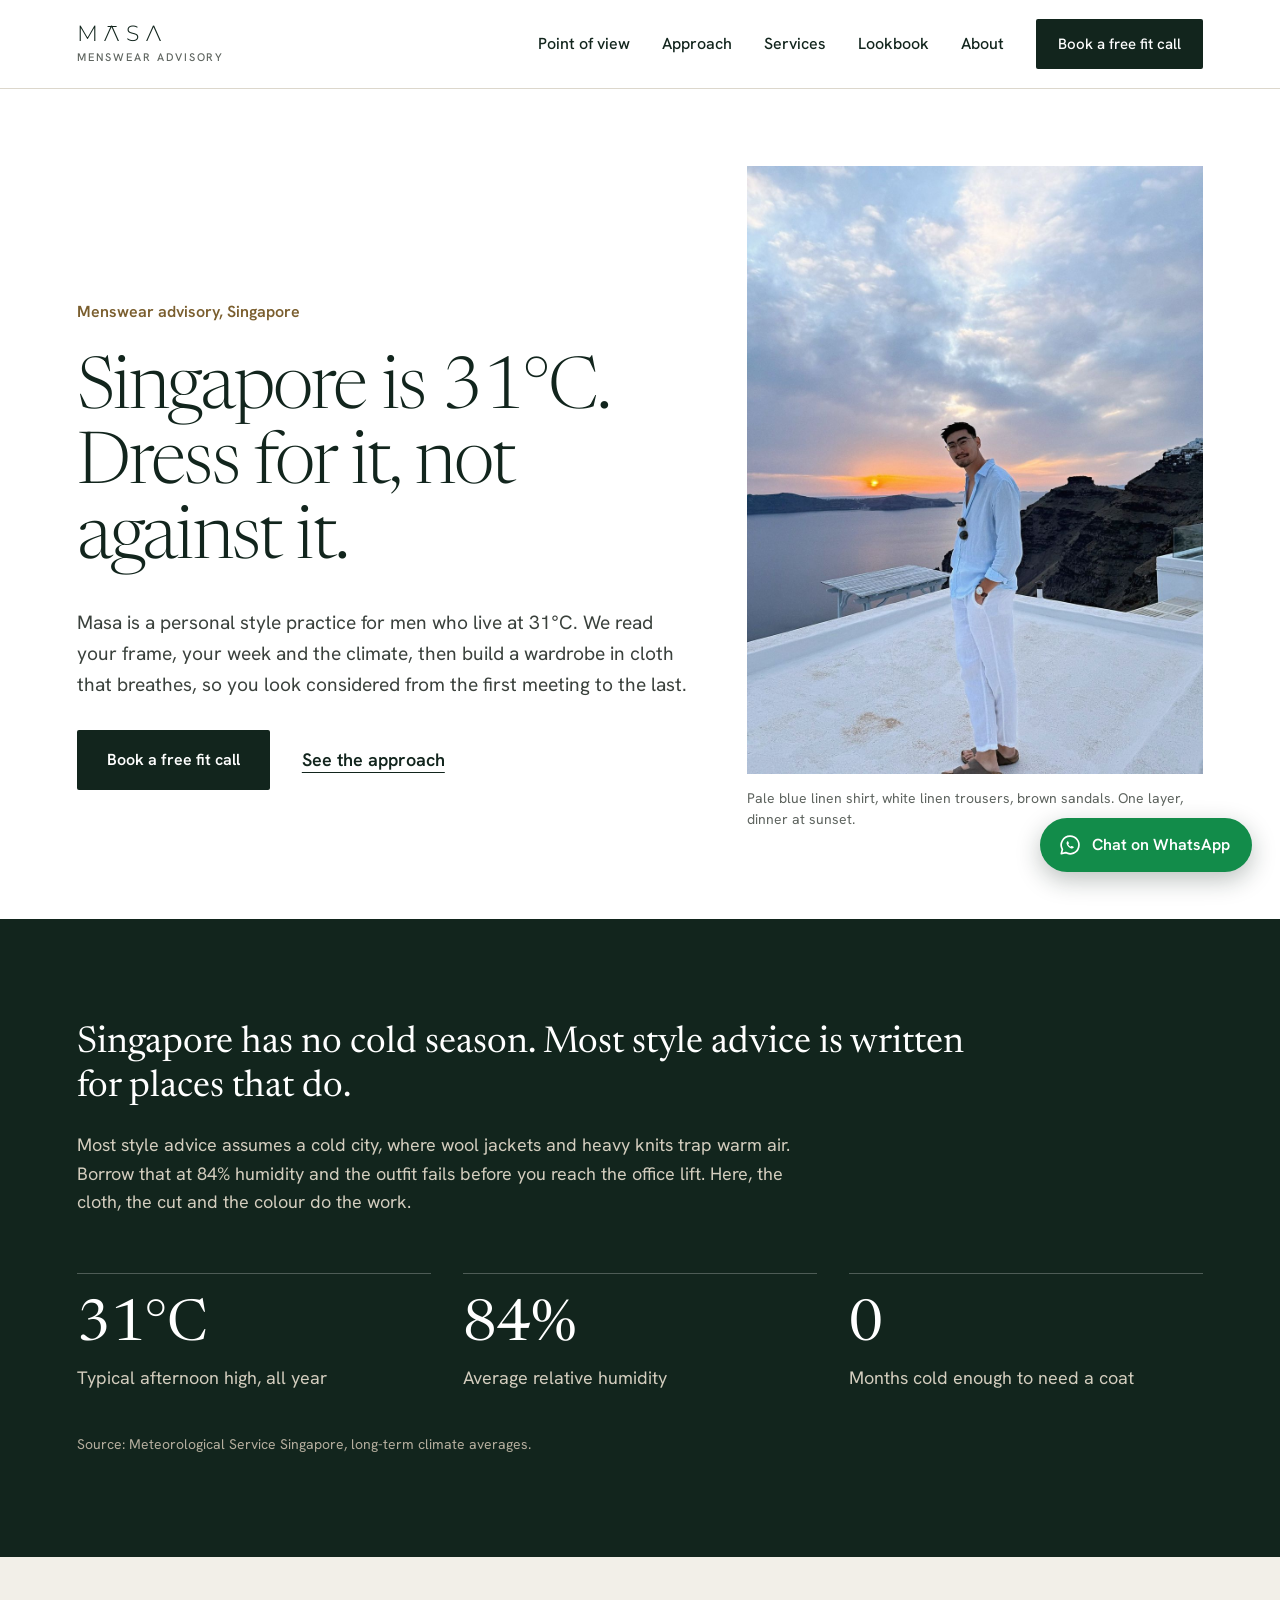
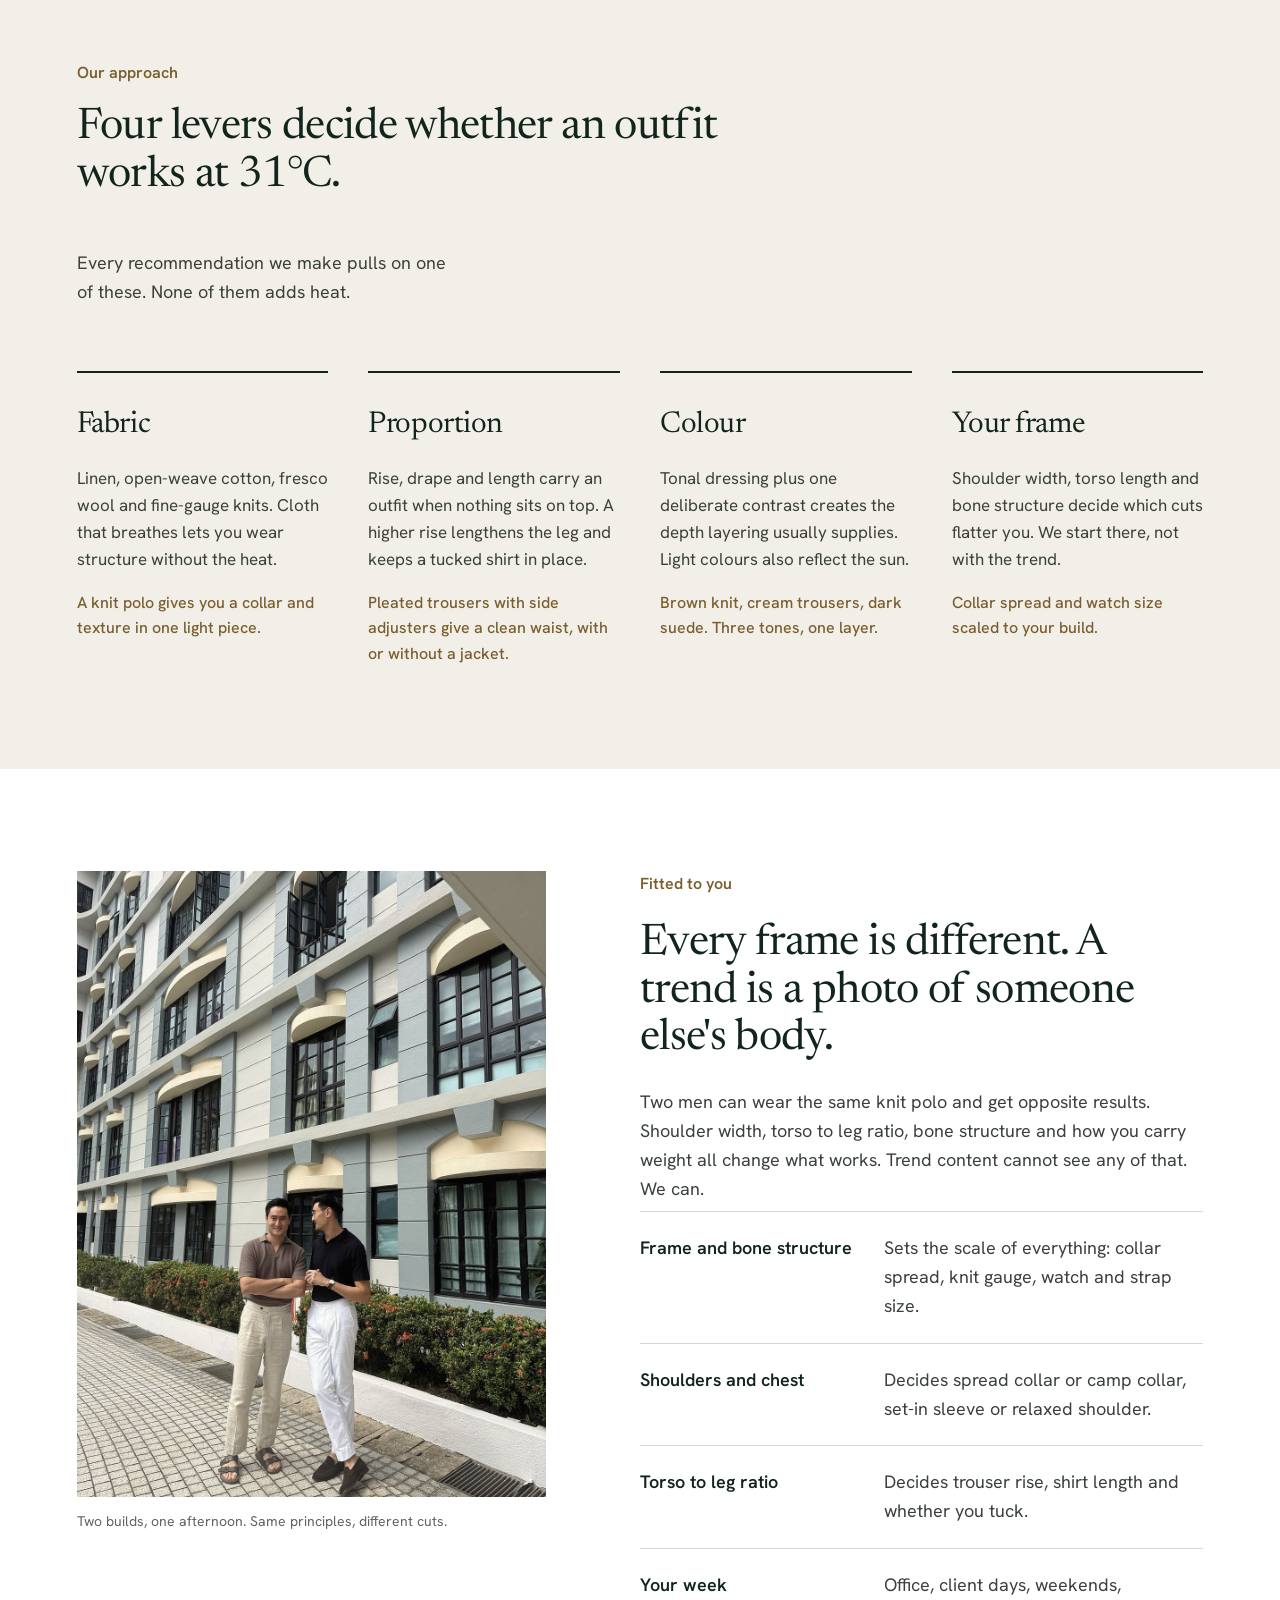
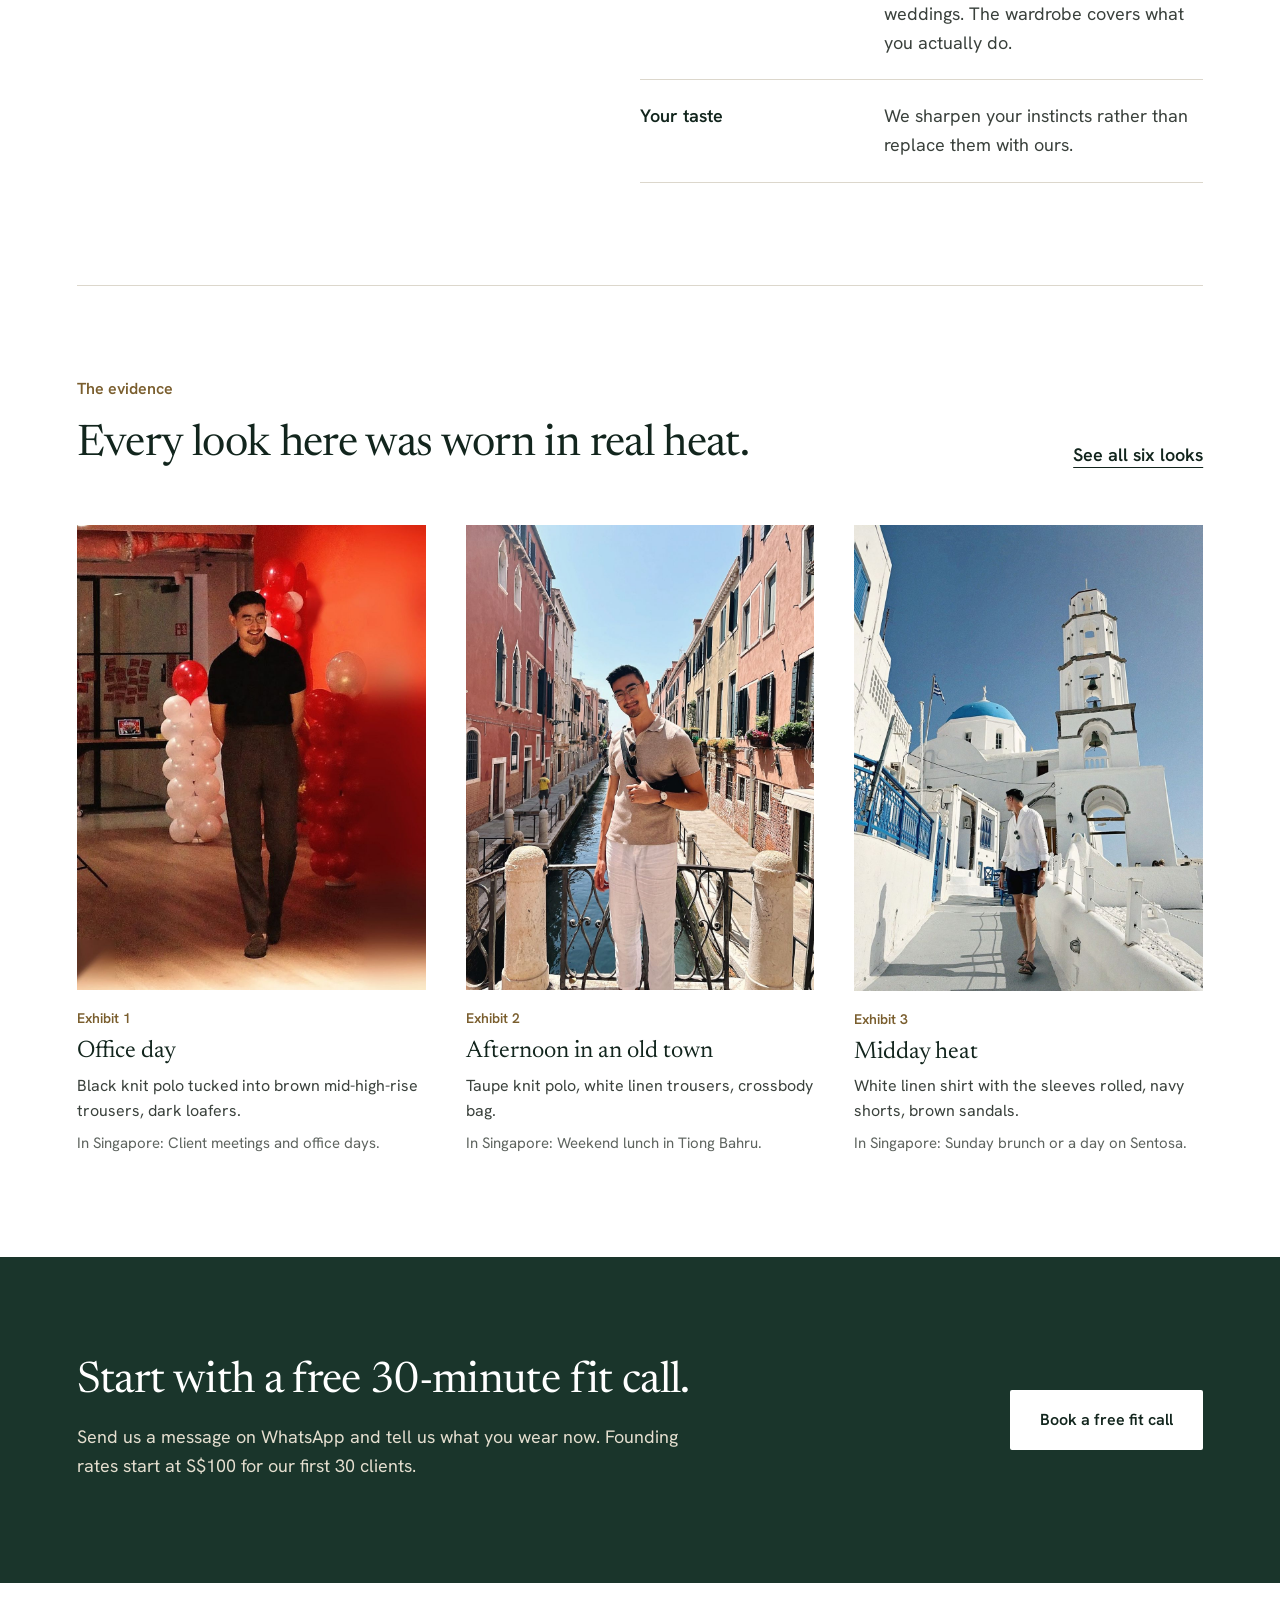
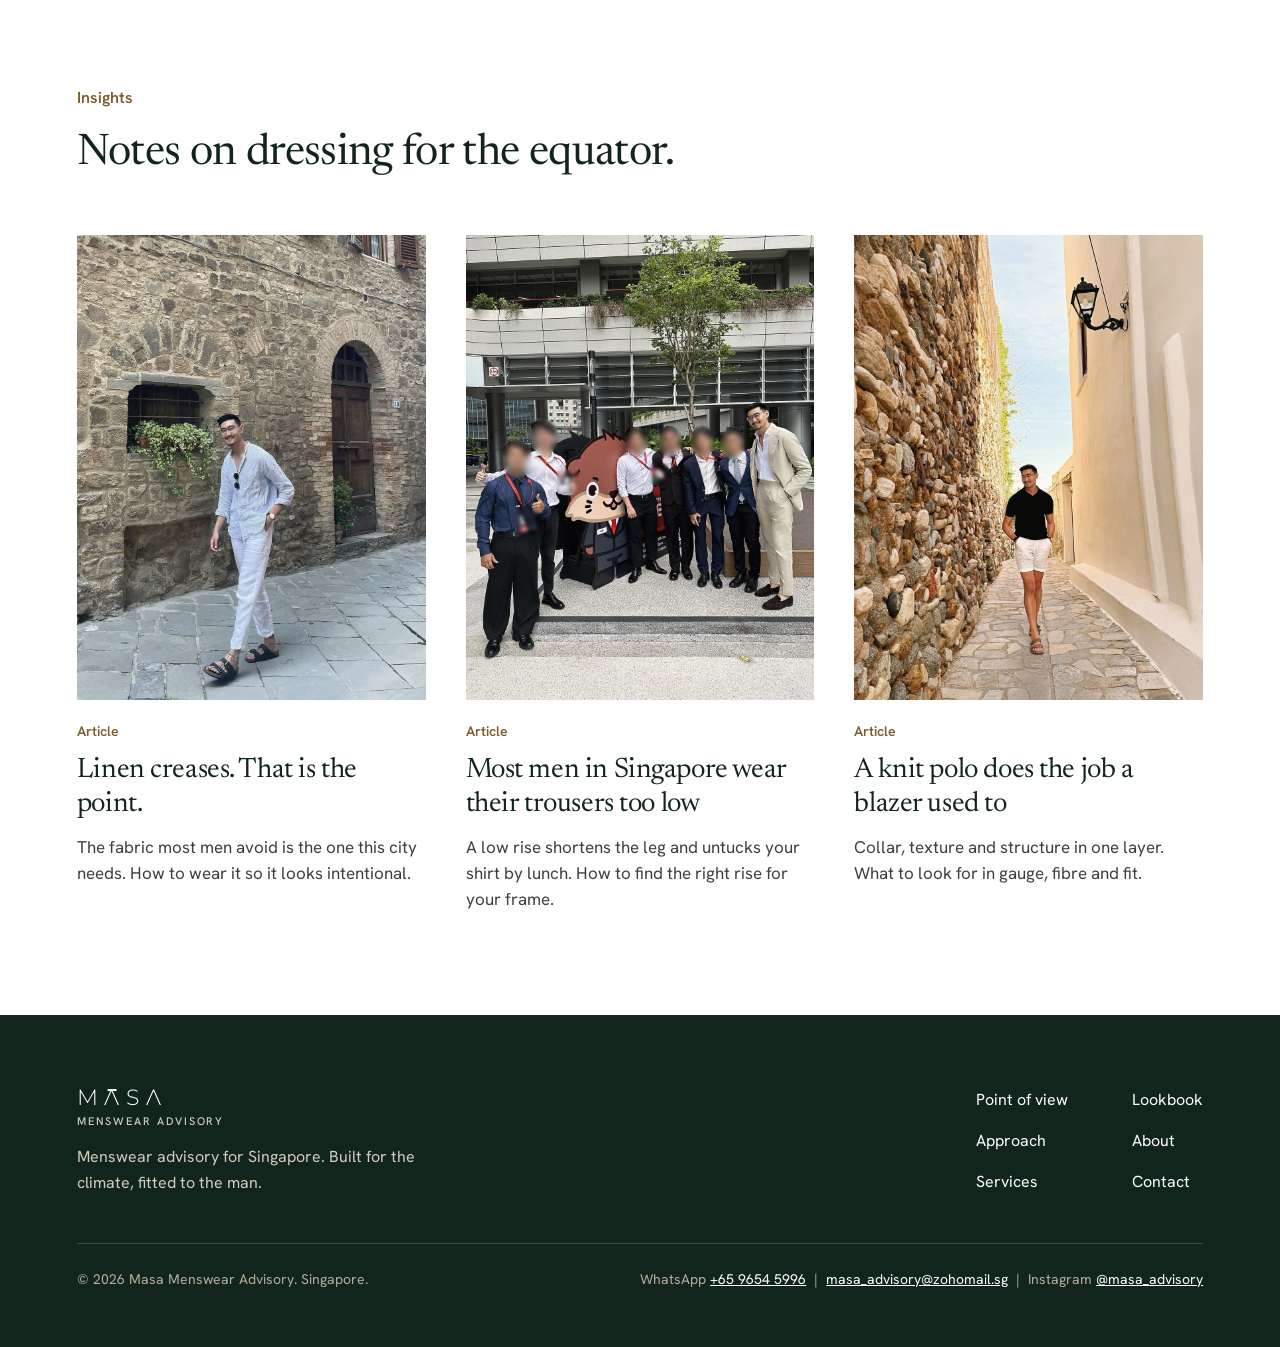
==== index.html @ 7ecc82b3 "Add files via upload" ====
<!doctype html>
<html lang="en-SG">
<head>
<meta charset="utf-8">
<meta name="viewport" content="width=device-width, initial-scale=1, viewport-fit=cover">
<title>Masa Menswear Advisory | Style for Singapore at 31°C</title>
<meta name="description" content="Masa is a menswear advisory for Singapore. Personal styling built around your frame and 31°C, with a free 30-minute fit call on WhatsApp.">
<meta property="og:title" content="Masa Menswear Advisory | Style for Singapore at 31°C">
<meta property="og:description" content="Masa is a menswear advisory for Singapore. Personal styling built around your frame and 31°C, with a free 30-minute fit call on WhatsApp.">
<meta property="og:type" content="website">
<meta property="og:image" content="assets/img/og-image.jpg">
<meta name="theme-color" content="#12251D">
<link rel="icon" type="image/png" href="assets/img/favicon.png">
<link rel="apple-touch-icon" href="assets/img/apple-touch-icon.png">
<link rel="preconnect" href="https://fonts.googleapis.com">
<link rel="preconnect" href="https://fonts.gstatic.com" crossorigin>
<link rel="stylesheet" href="https://fonts.googleapis.com/css2?family=Hanken+Grotesk:wght@400;500;600&family=Montserrat:wght@300;400&family=Newsreader:opsz,wght@6..72,300;6..72,400;6..72,500&display=swap">
<link rel="stylesheet" href="assets/css/style.css">
</head>
<body>
<header class="site-header"><div class="wrap">
<a class="logo" href="index.html" aria-label="Masa Menswear Advisory home"><span class="word" aria-hidden="true">M<span class="a1">&#923;</span>S&#923;</span><span class="sub">Menswear Advisory</span></a>
<button class="menu-btn" aria-label="Open menu" aria-expanded="false" aria-controls="nav"><span></span><span></span></button>
<nav class="nav" id="nav" aria-label="Main"><a href="about.html#pov">Point of view</a><a href="index.html#approach">Approach</a><a href="services.html">Services</a><a href="lookbook.html">Lookbook</a><a href="about.html">About</a><a class="btn" href="https://wa.me/6596545996?text=Hi%2C%20I%20found%20Masa%20Menswear%20Advisory%20and%20would%20like%20to%20book%20a%20fit%20call." target="_blank" rel="noopener">Book a free fit call</a></nav>
</div></header>
<main>

<section class="wrap hero" aria-label="Introduction">
<div class="copy">
<p class="label" style="margin:0">Menswear advisory, Singapore</p>
<h1>Singapore is 31°C. Dress for it, not against it.</h1>
<p class="lead">Masa is a personal style practice for men who live at 31°C. We read your frame, your week and the climate, then build a wardrobe in cloth that breathes, so you look considered from the first meeting to the last.</p>
<div class="row"><a class="btn" href="https://wa.me/6596545996?text=Hi%2C%20I%20found%20Masa%20Menswear%20Advisory%20and%20would%20like%20to%20book%20a%20fit%20call." target="_blank" rel="noopener">Book a free fit call</a><a class="tlink" href="#approach">See the approach</a></div>
</div>
<figure style="margin:0"><img class="ph" src="assets/img/hero.jpg" alt="Pale blue linen shirt and white linen trousers at sunset"><figcaption>Pale blue linen shirt, white linen trousers, brown sandals. One layer, dinner at sunset.</figcaption></figure>
</section>
<section class="dark section" aria-label="The climate"><div class="wrap">
<p class="statement">Singapore has no cold season. Most style advice is written for places that do.</p>
<p style="margin-top:20px;max-width:720px">Most style advice assumes a cold city, where wool jackets and heavy knits trap warm air. Borrow that at 84% humidity and the outfit fails before you reach the office lift. Here, the cloth, the cut and the colour do the work.</p>
<div class="facts"><div class="fact"><b>31°C</b>Typical afternoon high, all year</div><div class="fact"><b>84%</b>Average relative humidity</div><div class="fact"><b>0</b>Months cold enough to need a coat</div></div>
<p style="margin-top:40px;font-size:14px;color:var(--on-dark-2)">Source: Meteorological Service Singapore, long-term climate averages.</p>
</div></section>
<section id="approach" class="mist section" aria-label="Approach"><div class="wrap">
<div class="split"><div><p class="label">Our approach</p><h2 style="max-width:720px">Four levers decide whether an outfit works at 31°C.</h2></div><p style="max-width:380px">Every recommendation we make pulls on one of these. None of them adds heat.</p></div>
<div class="levers"><div class="lever"><h3>Fabric</h3><p style="font-size:17px">Linen, open-weave cotton, fresco wool and fine-gauge knits. Cloth that breathes lets you wear structure without the heat.</p><p class="ex">A knit polo gives you a collar and texture in one light piece.</p></div><div class="lever"><h3>Proportion</h3><p style="font-size:17px">Rise, drape and length carry an outfit when nothing sits on top. A higher rise lengthens the leg and keeps a tucked shirt in place.</p><p class="ex">Pleated trousers with side adjusters give a clean waist, with or without a jacket.</p></div><div class="lever"><h3>Colour</h3><p style="font-size:17px">Tonal dressing plus one deliberate contrast creates the depth layering usually supplies. Light colours also reflect the sun.</p><p class="ex">Brown knit, cream trousers, dark suede. Three tones, one layer.</p></div><div class="lever"><h3>Your frame</h3><p style="font-size:17px">Shoulder width, torso length and bone structure decide which cuts flatter you. We start there, not with the trend.</p><p class="ex">Collar spread and watch size scaled to your build.</p></div></div>
</div></section>
<section id="frame" class="section" aria-label="Fitted to your frame"><div class="wrap frame">
<figure><img class="ph" src="assets/img/two.jpg" alt="Two men in knit polos and tailored trousers outside an apartment block" loading="lazy"><figcaption>Two builds, one afternoon. Same principles, different cuts.</figcaption></figure>
<div class="copy stack"><p class="label" style="margin:0">Fitted to you</p><h2>Every frame is different. A trend is a photo of someone else&#39;s body.</h2><p>Two men can wear the same knit polo and get opposite results. Shoulder width, torso to leg ratio, bone structure and how you carry weight all change what works. Trend content cannot see any of that. We can.</p><div class="rows"><div><b>Frame and bone structure</b><span>Sets the scale of everything: collar spread, knit gauge, watch and strap size.</span></div><div><b>Shoulders and chest</b><span>Decides spread collar or camp collar, set-in sleeve or relaxed shoulder.</span></div><div><b>Torso to leg ratio</b><span>Decides trouser rise, shirt length and whether you tuck.</span></div><div><b>Your week</b><span>Office, client days, weekends, weddings. The wardrobe covers what you actually do.</span></div><div><b>Your taste</b><span>We sharpen your instincts rather than replace them with ours.</span></div></div></div>
</div></section>
<section class="section" style="padding-top:0" aria-label="Lookbook preview"><div class="wrap">
<div class="split" style="border-top:1px solid var(--rule);padding-top:clamp(56px,7vw,104px);margin-bottom:56px"><div><p class="label">The evidence</p><h2>Every look here was worn in real heat.</h2></div><a class="tlink" href="lookbook.html">See all six looks</a></div>
<div class="grid3"><figure class="exhibit"><img class="ph" src="assets/img/redroom.jpg" alt="Office day: Black knit polo tucked into brown mid-high-rise trousers, dark loafers." loading="lazy"><figcaption style="margin:0"><span class="n">Exhibit 1</span><span class="t">Office day</span><span class="o">Black knit polo tucked into brown mid-high-rise trousers, dark loafers.</span><span class="s">In Singapore: Client meetings and office days.</span></figcaption></figure><figure class="exhibit"><img class="ph" src="assets/img/canal.jpg" alt="Afternoon in an old town: Taupe knit polo, white linen trousers, crossbody bag." loading="lazy"><figcaption style="margin:0"><span class="n">Exhibit 2</span><span class="t">Afternoon in an old town</span><span class="o">Taupe knit polo, white linen trousers, crossbody bag.</span><span class="s">In Singapore: Weekend lunch in Tiong Bahru.</span></figcaption></figure><figure class="exhibit"><img class="ph" src="assets/img/church.jpg" alt="Midday heat: White linen shirt with the sleeves rolled, navy shorts, brown sandals." loading="lazy"><figcaption style="margin:0"><span class="n">Exhibit 3</span><span class="t">Midday heat</span><span class="o">White linen shirt with the sleeves rolled, navy shorts, brown sandals.</span><span class="s">In Singapore: Sunday brunch or a day on Sentosa.</span></figcaption></figure></div>
</div></section>
<section class="band section" aria-label="Next step"><div class="wrap split" style="align-items:center"><div><h2>Start with a free 30-minute fit call.</h2><p style="margin-top:16px;max-width:620px">Send us a message on WhatsApp and tell us what you wear now. Founding rates start at S$100 for our first 30 clients.</p></div><a class="btn btn-light" href="https://wa.me/6596545996?text=Hi%2C%20I%20found%20Masa%20Menswear%20Advisory%20and%20would%20like%20to%20book%20a%20fit%20call." target="_blank" rel="noopener">Book a free fit call</a></div></section>
<section id="insights" class="section" aria-label="Insights"><div class="wrap">
<p class="label">Insights</p><h2 style="margin-bottom:56px">Notes on dressing for the equator.</h2>
<div class="grid3"><a class="card" href="insights/linen-creases.html"><img class="ph" src="assets/img/tuscany.jpg" alt="" loading="lazy"><span class="k">Article</span><h3>Linen creases. That is the point.</h3><p>The fabric most men avoid is the one this city needs. How to wear it so it looks intentional.</p></a><a class="card" href="insights/trouser-rise.html"><img class="ph" src="assets/img/conf.jpg" alt="" loading="lazy"><span class="k">Article</span><h3>Most men in Singapore wear their trousers too low</h3><p>A low rise shortens the leg and untucks your shirt by lunch. How to find the right rise for your frame.</p></a><a class="card" href="insights/knit-polo.html"><img class="ph" src="assets/img/lane.jpg" alt="" loading="lazy"><span class="k">Article</span><h3>A knit polo does the job a blazer used to</h3><p>Collar, texture and structure in one layer. What to look for in gauge, fibre and fit.</p></a></div>
</div></section>
</main>
<footer class="site-footer"><div class="wrap">
<div class="foot-top">
<div style="max-width:360px"><a class="logo" href="index.html" aria-label="Masa Menswear Advisory home"><span class="word" aria-hidden="true">M<span class="a1">&#923;</span>S&#923;</span><span class="sub">Menswear Advisory</span></a><p style="margin-top:16px;font-size:16px">Menswear advisory for Singapore. Built for the climate, fitted to the man.</p></div>
<div class="foot-links"><a href="about.html#pov">Point of view</a><a href="lookbook.html">Lookbook</a><a href="index.html#approach">Approach</a><a href="about.html">About</a><a href="services.html">Services</a><a href="about.html#contact">Contact</a></div>
</div>
<div class="foot-bottom"><span>&copy; 2026 Masa Menswear Advisory. Singapore.</span><span>WhatsApp <a href="https://wa.me/6596545996?text=Hi%2C%20I%20found%20Masa%20Menswear%20Advisory%20and%20would%20like%20to%20book%20a%20fit%20call." target="_blank" rel="noopener">+65 9654 5996</a> &nbsp;|&nbsp; <a href="mailto:masa_advisory@zohomail.sg">masa_advisory@zohomail.sg</a> &nbsp;|&nbsp; Instagram <a href="https://www.instagram.com/masa_advisory/" target="_blank" rel="noopener">@masa_advisory</a></span></div>
</div></footer>
<a class="wa" href="https://wa.me/6596545996?text=Hi%2C%20I%20found%20Masa%20Menswear%20Advisory%20and%20would%20like%20to%20book%20a%20fit%20call." target="_blank" rel="noopener" aria-label="Chat on WhatsApp"><svg width="24" height="24" viewBox="0 0 24 24" fill="none" aria-hidden="true"><path d="M12 3.2a8.8 8.8 0 0 0-7.6 13.2L3.3 20.7l4.4-1.1A8.8 8.8 0 1 0 12 3.2Z" stroke="#fff" stroke-width="1.7" stroke-linejoin="round"/><path d="M9.2 8.4c.3-.3.8-.3 1 .1l.7 1.5c.1.3 0 .6-.2.8l-.5.5c.5 1.1 1.4 2 2.5 2.5l.5-.5c.2-.2.5-.3.8-.2l1.5.7c.4.2.4.7.1 1-.6.7-1.5 1-2.4.7-2.1-.7-3.8-2.4-4.5-4.5-.3-.9 0-1.8.5-2.6Z" fill="#fff"/></svg><span>Chat on WhatsApp</span></a>
<script>
(function(){var b=document.querySelector('.menu-btn'),n=document.getElementById('nav');if(!b)return;b.addEventListener('click',function(){var o=n.classList.toggle('open');b.setAttribute('aria-expanded',o)});n.addEventListener('click',function(e){if(e.target.tagName==='A'){n.classList.remove('open');b.setAttribute('aria-expanded','false')}})})();
</script>
</body>
</html>
---- assets/css/style.css ----
:root{
  --ink:#12251D; --body:#3A413C; --muted:#5E645F; --rule:#DCD7CC; --mist:#F2EFE8;
  --acc:#7A5E2E; --acc-dark:#CFC2A6; --band:#1A352B; --on-dark:#D3CDBE; --on-dark-2:#B5AE9E;
  --serif:'Newsreader',Georgia,'Times New Roman',serif;
  --sans:'Hanken Grotesk','Helvetica Neue',Helvetica,Arial,sans-serif;
  --mont:'Montserrat','Helvetica Neue',Arial,sans-serif;
  --pad:clamp(20px,6vw,120px); --max:1200px;
}
*,*::before,*::after{box-sizing:border-box}
html{scroll-behavior:smooth;-webkit-text-size-adjust:100%}
body{margin:0;background:#fff;color:var(--body);font-family:var(--sans);font-size:18px;line-height:1.6;-webkit-font-smoothing:antialiased}
img{max-width:100%;display:block}
a{color:var(--ink)}
a:hover{color:var(--acc)}
:focus-visible{outline:2px solid var(--acc);outline-offset:3px}
h1,h2,h3{font-family:var(--serif);font-weight:400;color:var(--ink);margin:0;letter-spacing:-.015em}
h1{font-weight:300;font-size:clamp(40px,5.6vw,76px);line-height:1.04;letter-spacing:-.025em}
h2{font-size:clamp(30px,3.4vw,48px);line-height:1.1}
p{margin:0}
.wrap{max-width:calc(var(--max) + 2*var(--pad));margin:0 auto;padding:0 var(--pad)}
.section{padding-top:clamp(64px,8vw,120px);padding-bottom:clamp(64px,8vw,120px)}
.mist{background:var(--mist)}
.dark{background:var(--ink);color:var(--on-dark)}
.dark h2,.dark h3{color:#fff}
.band{background:var(--band);color:#E4DECF}
.band h2{color:#fff}
.label{font-size:16px;font-weight:600;color:var(--acc);margin:0 0 20px}
.lead{font-size:clamp(18px,1.5vw,20px);max-width:620px}
.muted{color:var(--muted)}
.stack>*+*{margin-top:24px}
.btn{display:inline-block;background:var(--ink);color:#fff;padding:17px 30px;font-size:16px;font-weight:600;border-radius:2px;text-decoration:none;border:0;font-family:var(--sans);cursor:pointer;text-align:center}
.btn:hover{background:#1F3A2F;color:#fff}
.btn-light{background:#fff;color:var(--ink)}
.btn-light:hover{background:#ECE7DB;color:var(--ink)}
.tlink{font-weight:600;text-underline-offset:6px}
.row{display:flex;flex-wrap:wrap;gap:32px;align-items:center}
.split{display:flex;justify-content:space-between;align-items:flex-end;gap:48px;flex-wrap:wrap}
figcaption{font-size:14px;line-height:1.5;color:var(--muted);margin-top:14px}
.ph{width:100%;aspect-ratio:3/4;object-fit:cover}

/* header */
.site-header{border-bottom:1px solid var(--rule);background:#fff;position:sticky;top:0;z-index:40}
.site-header .wrap{height:88px;display:flex;align-items:center;justify-content:space-between;gap:24px}
.logo{display:flex;flex-direction:column;gap:6px;text-decoration:none;color:var(--ink)}
.logo .word{font-family:var(--mont);font-weight:300;font-size:22px;line-height:1;letter-spacing:.3em;margin-right:-.3em}
.logo .a1{position:relative;display:inline-block}
.logo .a1::before{content:"";position:absolute;left:calc(50% - .15em);top:.1em;width:.4em;height:max(1.5px,.065em);background:currentColor;transform:translateX(-50%)}
.logo .sub{font-size:11px;font-weight:500;line-height:1.2;letter-spacing:.18em;text-transform:uppercase;color:var(--muted)}
.logo:hover{color:var(--ink)}
.nav{display:flex;align-items:center;gap:32px}
.nav a{text-decoration:none;font-size:16px;font-weight:500}
.nav a:hover,.nav a[aria-current]{color:var(--acc);text-decoration:underline;text-underline-offset:6px}
.nav .btn{font-size:15px;padding:13px 22px;text-decoration:none}
.nav .btn:hover{color:#fff}
.menu-btn{display:none;background:none;border:0;width:44px;height:44px;cursor:pointer;padding:10px}
.menu-btn span{display:block;height:1.6px;background:var(--ink);margin:6px 0}
@media (max-width:980px){
  .menu-btn{display:block}
  .nav{display:none;position:absolute;top:88px;left:0;right:0;background:#fff;border-bottom:1px solid var(--rule);flex-direction:column;align-items:flex-start;padding:16px var(--pad) 28px;gap:18px}
  .nav.open{display:flex}
}

/* hero */
.hero{display:grid;grid-template-columns:7fr 5fr;gap:32px;align-items:end;padding-top:clamp(40px,6vw,80px);padding-bottom:clamp(64px,7vw,104px)}
.hero .copy{padding-bottom:40px}
.hero .copy>*+*{margin-top:30px}
@media (max-width:900px){.hero{grid-template-columns:1fr}.hero .copy{padding-bottom:0}}

/* climate band */
.facts{display:grid;grid-template-columns:repeat(3,1fr);gap:32px;margin-top:56px}
.fact{border-top:1px solid rgba(255,255,255,.25);padding-top:24px}
.fact b{display:block;font-family:var(--serif);font-weight:400;font-size:clamp(44px,4.5vw,60px);line-height:1;color:#fff;margin-bottom:8px}
.statement{font-family:var(--serif);font-size:clamp(26px,2.9vw,40px);line-height:1.2;color:#fff;max-width:920px}
@media (max-width:700px){.facts{grid-template-columns:1fr;gap:20px}}

/* levers */
.levers{display:grid;grid-template-columns:repeat(4,1fr);gap:40px;margin-top:64px}
.lever{border-top:2px solid var(--ink);padding-top:28px}
.lever h3{font-size:30px;margin-bottom:16px}
.lever .ex{color:var(--acc);font-weight:500;font-size:16px;margin-top:16px}
@media (max-width:1000px){.levers{grid-template-columns:repeat(2,1fr)}}
@media (max-width:600px){.levers{grid-template-columns:1fr;gap:32px}}

/* frame */
.frame{display:grid;grid-template-columns:5fr 1fr 6fr;gap:0;align-items:start}
.frame>figure{grid-column:1;margin:0}
.frame>.copy{grid-column:3}
.rows{margin-top:8px}
.rows div{display:grid;grid-template-columns:2fr 3fr;gap:32px;padding:22px 0;border-top:1px solid var(--rule)}
.rows div:last-child{border-bottom:1px solid var(--rule)}
.rows b{color:var(--ink);font-weight:600}
@media (max-width:900px){.frame{grid-template-columns:1fr}.frame>.copy{grid-column:1;margin-top:40px}.rows div{grid-template-columns:1fr;gap:6px}}

/* grids of cards */
.grid3{display:grid;grid-template-columns:repeat(3,1fr);gap:40px 40px}
.grid2{display:grid;grid-template-columns:repeat(2,1fr);gap:56px}
@media (max-width:900px){.grid3{grid-template-columns:repeat(2,1fr)}}
@media (max-width:600px){.grid3,.grid2{grid-template-columns:1fr}}
.exhibit{margin:0}
.exhibit .n{font-size:14px;font-weight:600;color:var(--acc);display:block;margin-top:18px}
.exhibit .t{font-family:var(--serif);font-size:24px;line-height:1.2;color:var(--ink);display:block;margin-top:8px}
.exhibit .o{font-size:16px;line-height:1.55;color:var(--body);display:block;margin-top:8px}
.exhibit .s{font-size:15px;line-height:1.5;color:var(--muted);display:block;margin-top:8px}
.card{display:block;text-decoration:none;color:var(--ink)}
.card:hover h3{text-decoration:underline;text-underline-offset:5px;text-decoration-thickness:1px}
.card .k{font-size:14px;font-weight:600;color:var(--acc);display:block;margin:20px 0 12px}
.card h3{font-size:28px;line-height:1.2;margin-bottom:12px}
.card p{font-size:17px;line-height:1.55;color:var(--body)}

/* services */
.entry{background:var(--mist);padding:40px 48px;display:grid;grid-template-columns:3fr 6fr 3fr;gap:32px;align-items:center}
.entry .price{text-align:right}
.price b{font-family:var(--serif);font-weight:400;font-size:44px;line-height:1;color:var(--ink);display:block}
.price small{font-size:15px;color:var(--muted)}
@media (max-width:900px){.entry{grid-template-columns:1fr;padding:32px}.entry .price{text-align:left}}
.tier{border-top:3px solid var(--ink);padding-top:28px}
.tier.rec{border-top-color:var(--acc)}
.tier .badge{display:inline-block;background:var(--acc);color:#fff;font-size:14px;font-weight:600;padding:6px 12px;border-radius:2px;margin-bottom:20px}
.tier .spacer{display:block;height:34px;margin-bottom:20px}
.tier h3{font-size:34px;line-height:1.15;margin-bottom:18px}
.tier .price{margin-bottom:22px}
.tier .price small{display:block;margin-top:8px}
.tier .k{font-size:14px;font-weight:600;color:var(--muted);display:block;margin:20px 0 6px}
.tier ul{margin:0;padding-left:20px;font-size:17px;line-height:1.5}
.tier li+li{margin-top:8px}
.terms div{border-top:1px solid var(--rule);padding-top:20px;font-size:16px}
.terms b{display:block;color:var(--ink);margin-bottom:6px}
.faq{display:grid;grid-template-columns:repeat(2,1fr);column-gap:56px}
.faq div{border-top:1px solid var(--rule);padding:28px 0}
.faq h3{font-size:24px;line-height:1.25;margin-bottom:10px}
.faq p{font-size:17px}
@media (max-width:800px){.faq{grid-template-columns:1fr}}
.steps{list-style:none;margin:56px 0 0;padding:0;display:grid;grid-template-columns:repeat(4,1fr);gap:40px}
.steps li{border-top:1px solid rgba(255,255,255,.25);padding-top:24px}
.steps .num{font-family:var(--serif);font-size:44px;line-height:1;color:var(--acc-dark);display:block}
.steps .st{font-family:var(--serif);font-size:26px;color:#fff;display:block;margin:14px 0}
.steps p{font-size:17px}
@media (max-width:900px){.steps{grid-template-columns:repeat(2,1fr)}}
@media (max-width:560px){.steps{grid-template-columns:1fr}}

/* anatomy */
.look{margin-top:72px}
.look-head{display:flex;align-items:baseline;gap:20px;border-top:2px solid var(--ink);padding-top:24px;flex-wrap:wrap}
.look-head span{font-size:15px;font-weight:600;color:var(--acc)}
.look-head h3{font-size:clamp(24px,2.4vw,32px);line-height:1.2}
.stage{position:relative;width:100%;aspect-ratio:1200/720;margin-top:32px}
.stage>img{position:absolute;left:30%;top:5.555%;width:40%;height:88.888%;object-fit:cover}
.stage>svg{position:absolute;inset:0;width:100%;height:100%;pointer-events:none}
.co{position:absolute;width:24.67%;display:flex;flex-direction:column;gap:6px}
.co.l{left:0;text-align:right}
.co.r{left:75.33%}
.co b{font-size:16px;color:var(--ink)}
.co span{font-size:15px;line-height:1.5}
.det{position:absolute;left:75.33%;display:flex;align-items:center;gap:16px;margin:0}
.det img{width:clamp(96px,12.5vw,150px);aspect-ratio:1;border-radius:50%;object-fit:cover;border:1px solid var(--rule)}
.det figcaption{margin:0;width:120px}
.num-dot{display:none}
.spec{display:grid;grid-template-columns:repeat(3,1fr);background:var(--mist);margin-top:32px}
.spec div{padding:24px 28px;border-left:1px solid var(--rule)}
.spec small{display:block;font-size:14px;font-weight:600;color:var(--muted);margin-bottom:8px}
.spec span{font-size:17px;line-height:1.5;color:var(--ink)}
.stack-list{display:none}
@media (max-width:1080px){
  .stage{aspect-ratio:3/4;max-width:520px;margin-left:auto;margin-right:auto}
  .stage>img{left:0;top:0;width:100%;height:100%}
  .stage>svg,.stage .co,.stage .det{display:none}
  .num-dot{display:flex;position:absolute;width:26px;height:26px;margin:-13px 0 0 -13px;border-radius:50%;background:#fff;border:1.5px solid var(--ink);font-size:13px;font-weight:600;color:var(--ink);align-items:center;justify-content:center}
  .stack-list{display:block;list-style:none;margin:28px auto 0;padding:0;max-width:640px;counter-reset:c}
  .stack-list li{display:grid;grid-template-columns:34px 1fr;gap:12px;padding:16px 0;border-top:1px solid var(--rule)}
  .stack-list li::before{counter-increment:c;content:counter(c);width:26px;height:26px;border-radius:50%;border:1.5px solid var(--ink);display:flex;align-items:center;justify-content:center;font-size:13px;font-weight:600;color:var(--ink)}
  .stack-list b{display:block;color:var(--ink)}
  .dets{display:flex;gap:20px;justify-content:center;margin-top:24px;flex-wrap:wrap}
  .dets figure{margin:0;text-align:center}
  .dets img{width:120px;aspect-ratio:1;border-radius:50%;object-fit:cover;border:1px solid var(--rule);margin:0 auto}
  .spec{grid-template-columns:1fr}
  .spec div{border-left:0;border-top:1px solid var(--rule)}
}
@media (min-width:1081px){.dets{display:none}}

/* about + contact */
.about{display:grid;grid-template-columns:6fr 1fr 5fr;align-items:start}
.about>.copy{grid-column:1}
.about>figure{grid-column:3;margin:0}
.pov{display:grid;grid-template-columns:5fr 1fr 6fr}
.pov>.head{grid-column:1}
.pov>.copy{grid-column:3}
blockquote{margin:16px 0 0;padding:28px 0 0;border-top:1px solid var(--rule);font-family:var(--serif);font-size:clamp(24px,2.3vw,30px);line-height:1.3;color:var(--ink)}
.contact{display:grid;grid-template-columns:5fr 1fr 6fr;align-items:start}
.contact>.copy{grid-column:1}
.contact>form{grid-column:3}
.details{border-top:1px solid var(--rule);padding-top:28px;display:flex;flex-direction:column;gap:18px}
.details small{display:block;font-size:14px;font-weight:600;color:var(--muted)}
.details a{font-size:18px;text-underline-offset:5px}
form.fit{background:#fff;padding:clamp(24px,4vw,48px);display:flex;flex-direction:column;gap:24px}
.two{display:grid;grid-template-columns:1fr 1fr;gap:20px}
.field{display:flex;flex-direction:column;gap:8px}
.field label{font-size:15px;font-weight:600;color:var(--ink)}
.field input,.field select,.field textarea{width:100%;font-family:var(--sans);font-size:17px;color:var(--ink);background:#fff;border:1px solid #8A8A80;border-radius:2px;padding:14px 16px}
.field textarea{resize:vertical;line-height:1.5}
.form-note{font-size:14px;color:var(--muted)}
@media (max-width:900px){
  .about,.pov,.contact{grid-template-columns:1fr}
  .about>figure,.pov>.copy,.contact>form{grid-column:1;margin-top:40px}
  .two{grid-template-columns:1fr}
}

/* article */
.art-head{display:grid;grid-template-columns:7fr 5fr;gap:32px;align-items:end;padding-top:clamp(40px,5vw,72px);padding-bottom:clamp(56px,7vw,104px)}
.art-head .copy>*+*{margin-top:28px}
.art-head h1{font-size:clamp(36px,4.4vw,60px)}
.art-body{max-width:687px;margin:0 auto;padding-bottom:clamp(64px,7vw,104px)}
.art-body>*+*{margin-top:24px}
.art-body h2{font-size:32px;line-height:1.2;margin-top:48px}
.art-body p{font-size:18px;line-height:1.7}
.art-body blockquote{border-bottom:1px solid var(--rule);padding:24px 0;margin:40px 0}
.brief{background:var(--mist);padding:32px 36px}
.brief b{color:var(--ink)}
.brief ul{margin:14px 0 0;padding-left:20px;font-size:17px;line-height:1.55}
.brief li+li{margin-top:12px}
.rel{display:grid;grid-template-columns:2fr 3fr;gap:28px;text-decoration:none;color:var(--ink)}
.rel:hover h3{text-decoration:underline;text-underline-offset:5px;text-decoration-thickness:1px}
.rel h3{font-size:26px;line-height:1.2;margin:12px 0}
.rel p{font-size:16px;color:var(--body)}
@media (max-width:900px){.art-head{grid-template-columns:1fr}}

/* footer */
.site-footer{background:var(--ink);color:var(--on-dark);padding:72px 0 56px}
.site-footer .logo{color:#fff}
.site-footer .logo .sub{color:var(--on-dark)}
.site-footer a{color:#fff}
.foot-top{display:flex;justify-content:space-between;gap:48px;flex-wrap:wrap}
.foot-links{display:grid;grid-template-columns:repeat(2,auto);column-gap:64px;row-gap:14px;font-size:16px}
.foot-links a{text-decoration:none}
.foot-links a:hover{text-decoration:underline;color:#fff}
.foot-bottom{border-top:1px solid rgba(255,255,255,.18);margin-top:48px;padding-top:24px;display:flex;justify-content:space-between;gap:16px;flex-wrap:wrap;font-size:14px;color:var(--on-dark-2)}

/* whatsapp */
.wa{position:fixed;right:28px;bottom:28px;z-index:60;display:flex;align-items:center;gap:10px;background:#128C4A;color:#fff;padding:14px 22px 14px 18px;border-radius:999px;font-size:16px;font-weight:600;text-decoration:none;box-shadow:0 8px 24px rgba(18,37,29,.28)}
.wa:hover{color:#fff;background:#0F7A40}
@media (max-width:600px){.wa{right:16px;bottom:18px;padding:16px}.wa span{display:none}}
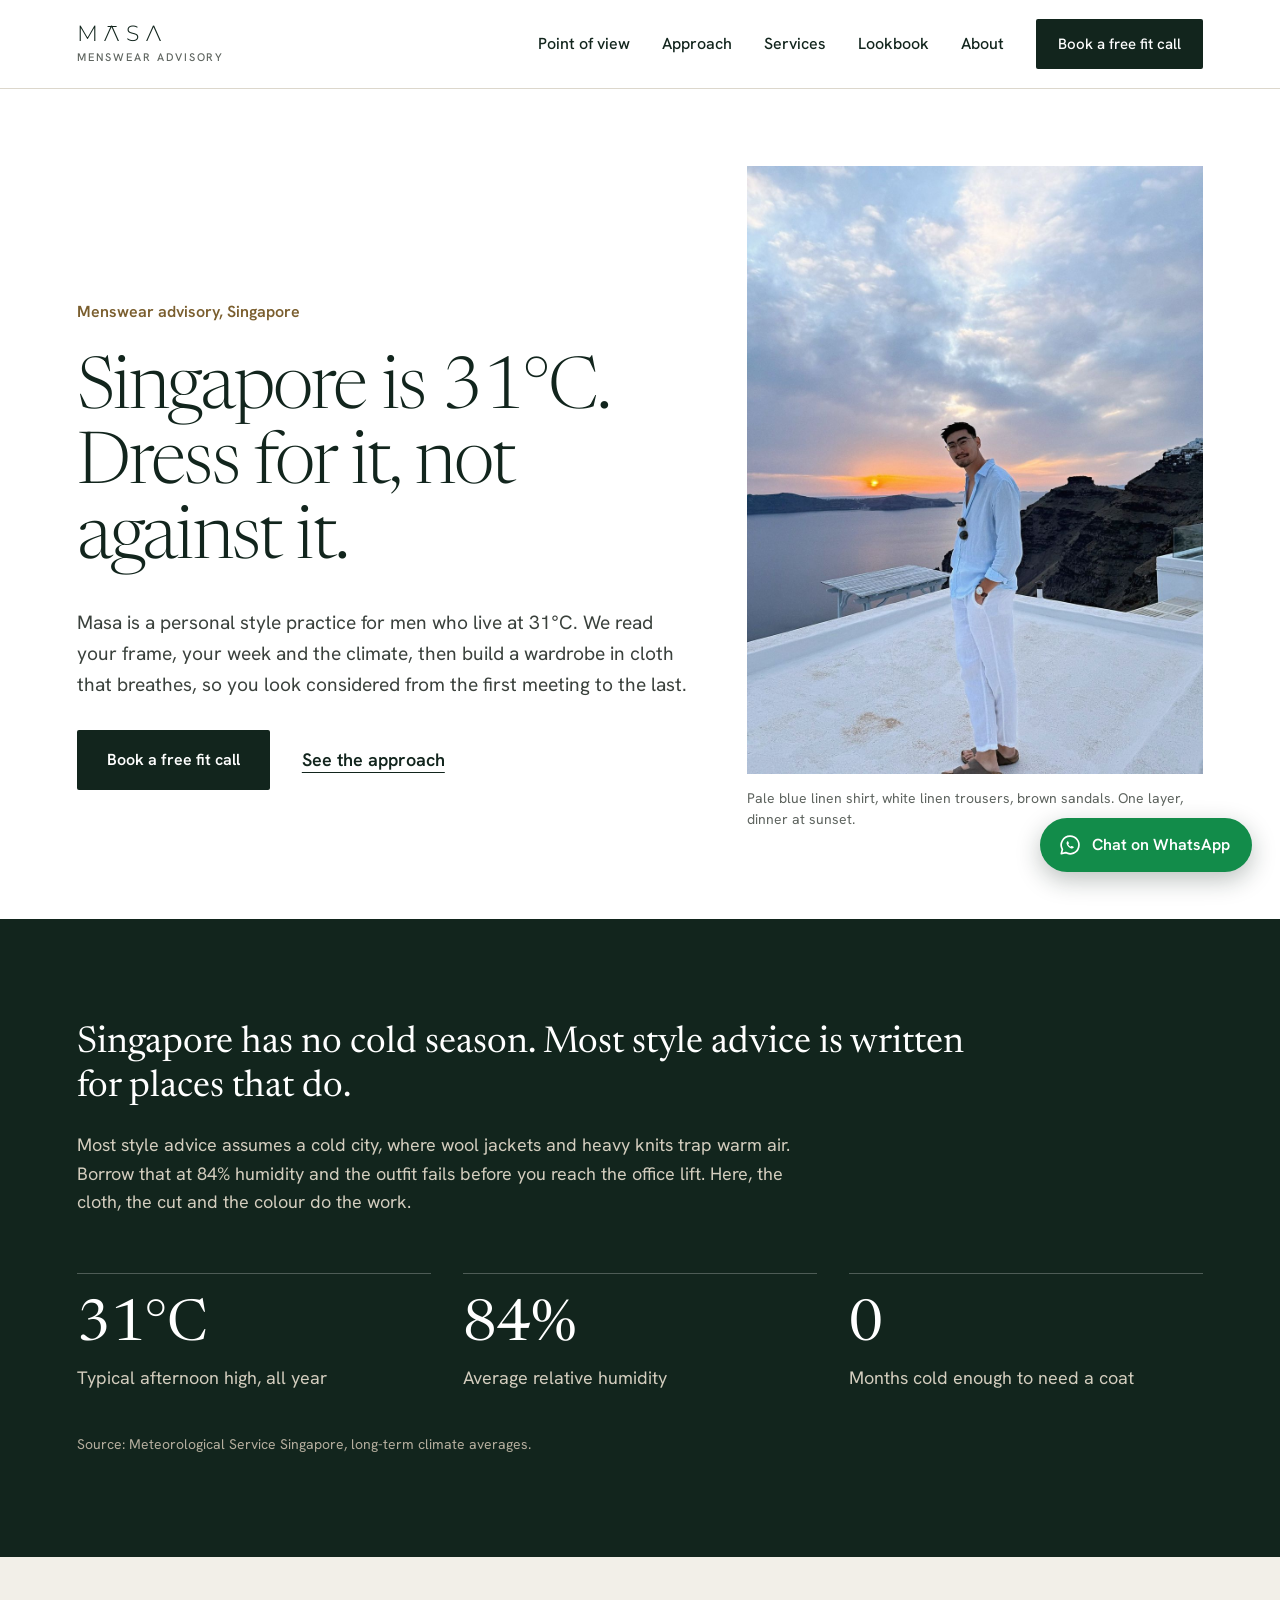
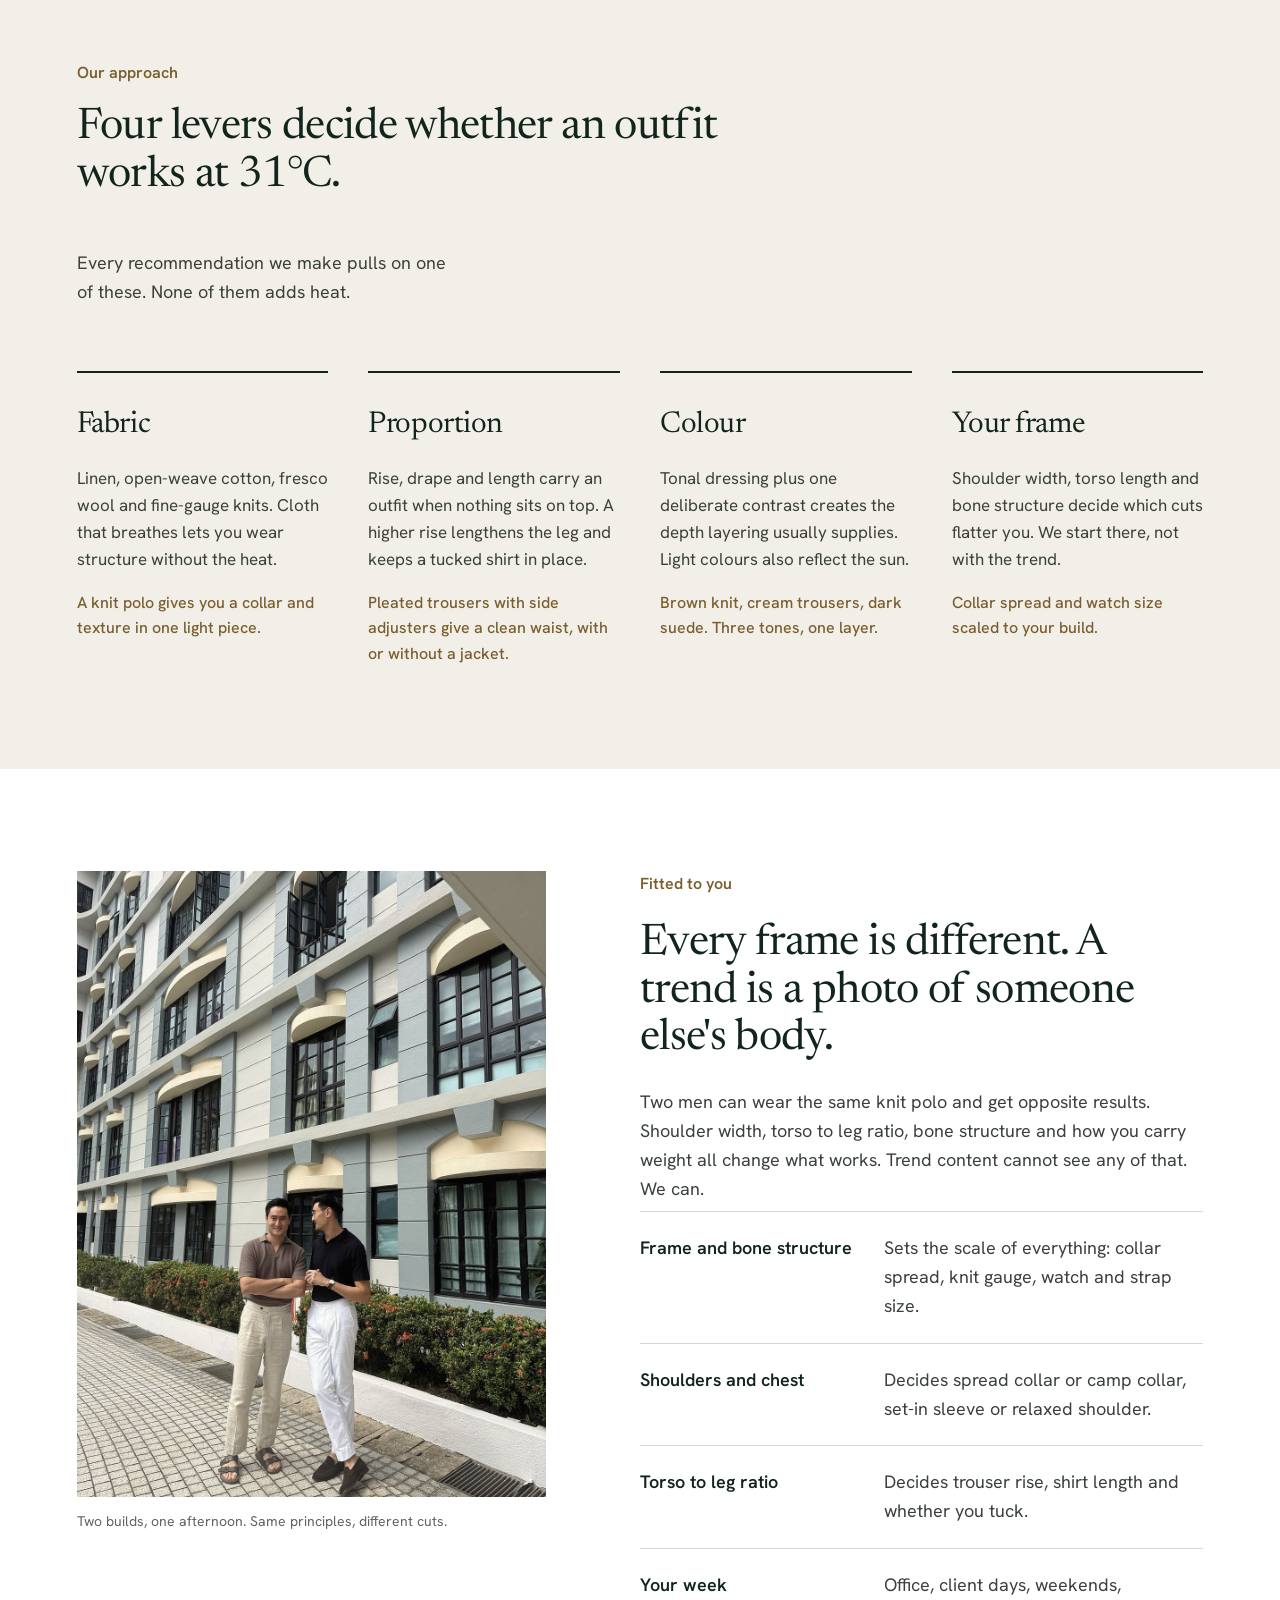
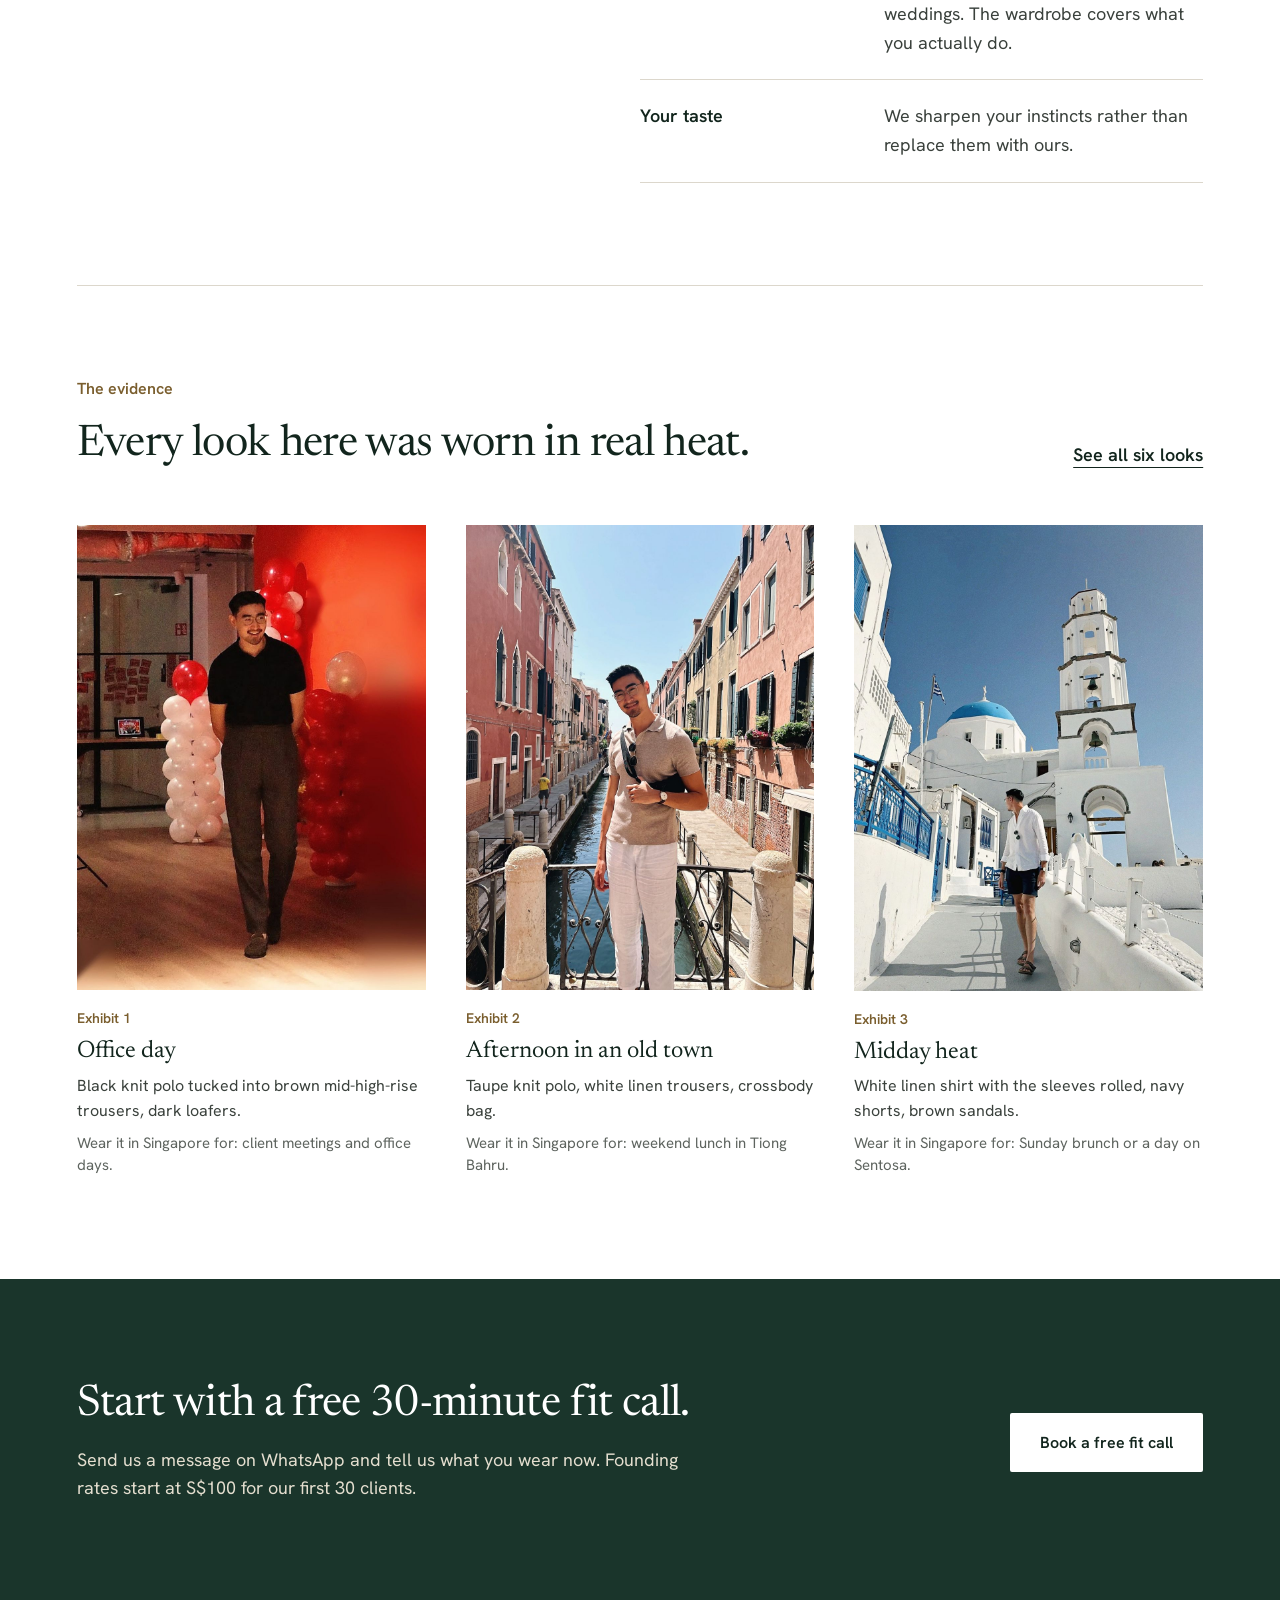
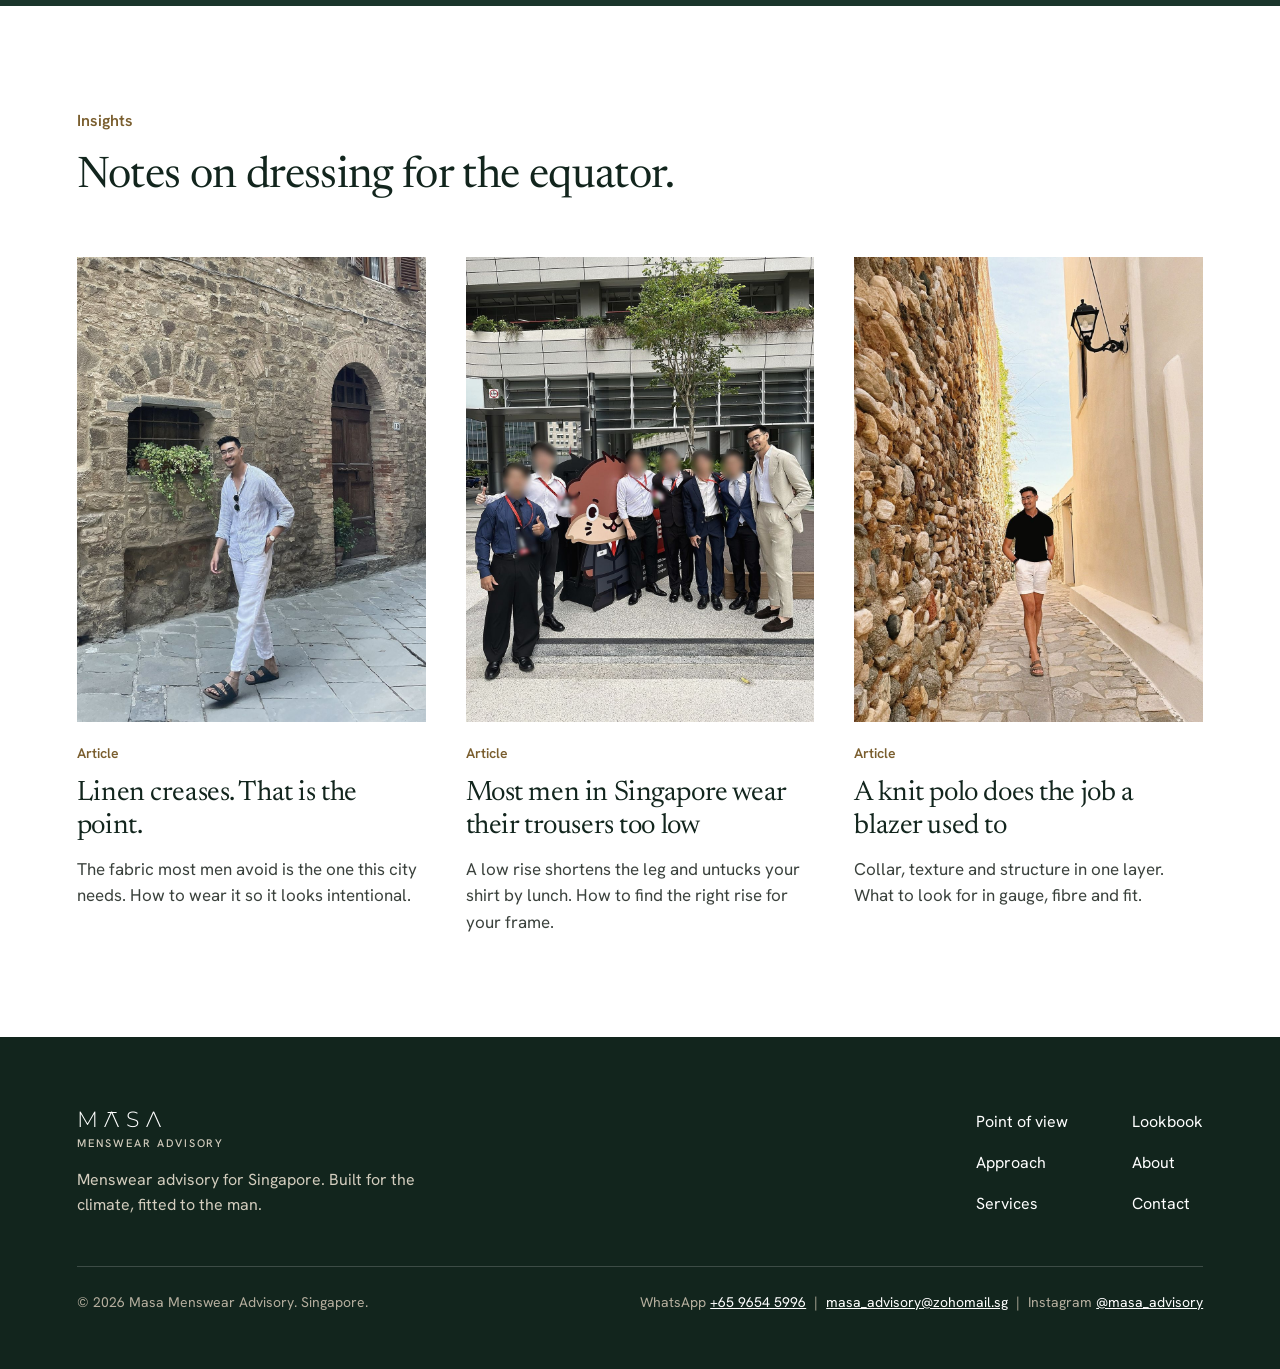
==== commit b11b0a33: "Add files via upload" ====
--- a/index.html
+++ b/index.html
@@ -50,7 +50,7 @@
 </div></section>
 <section class="section" style="padding-top:0" aria-label="Lookbook preview"><div class="wrap">
 <div class="split" style="border-top:1px solid var(--rule);padding-top:clamp(56px,7vw,104px);margin-bottom:56px"><div><p class="label">The evidence</p><h2>Every look here was worn in real heat.</h2></div><a class="tlink" href="lookbook.html">See all six looks</a></div>
-<div class="grid3"><figure class="exhibit"><img class="ph" src="assets/img/redroom.jpg" alt="Office day: Black knit polo tucked into brown mid-high-rise trousers, dark loafers." loading="lazy"><figcaption style="margin:0"><span class="n">Exhibit 1</span><span class="t">Office day</span><span class="o">Black knit polo tucked into brown mid-high-rise trousers, dark loafers.</span><span class="s">In Singapore: Client meetings and office days.</span></figcaption></figure><figure class="exhibit"><img class="ph" src="assets/img/canal.jpg" alt="Afternoon in an old town: Taupe knit polo, white linen trousers, crossbody bag." loading="lazy"><figcaption style="margin:0"><span class="n">Exhibit 2</span><span class="t">Afternoon in an old town</span><span class="o">Taupe knit polo, white linen trousers, crossbody bag.</span><span class="s">In Singapore: Weekend lunch in Tiong Bahru.</span></figcaption></figure><figure class="exhibit"><img class="ph" src="assets/img/church.jpg" alt="Midday heat: White linen shirt with the sleeves rolled, navy shorts, brown sandals." loading="lazy"><figcaption style="margin:0"><span class="n">Exhibit 3</span><span class="t">Midday heat</span><span class="o">White linen shirt with the sleeves rolled, navy shorts, brown sandals.</span><span class="s">In Singapore: Sunday brunch or a day on Sentosa.</span></figcaption></figure></div>
+<div class="grid3"><figure class="exhibit"><img class="ph" src="assets/img/redroom.jpg" alt="Office day: Black knit polo tucked into brown mid-high-rise trousers, dark loafers." loading="lazy"><figcaption style="margin:0"><span class="n">Exhibit 1</span><span class="t">Office day</span><span class="o">Black knit polo tucked into brown mid-high-rise trousers, dark loafers.</span><span class="s">Wear it in Singapore for: client meetings and office days.</span></figcaption></figure><figure class="exhibit"><img class="ph" src="assets/img/canal.jpg" alt="Afternoon in an old town: Taupe knit polo, white linen trousers, crossbody bag." loading="lazy"><figcaption style="margin:0"><span class="n">Exhibit 2</span><span class="t">Afternoon in an old town</span><span class="o">Taupe knit polo, white linen trousers, crossbody bag.</span><span class="s">Wear it in Singapore for: weekend lunch in Tiong Bahru.</span></figcaption></figure><figure class="exhibit"><img class="ph" src="assets/img/church.jpg" alt="Midday heat: White linen shirt with the sleeves rolled, navy shorts, brown sandals." loading="lazy"><figcaption style="margin:0"><span class="n">Exhibit 3</span><span class="t">Midday heat</span><span class="o">White linen shirt with the sleeves rolled, navy shorts, brown sandals.</span><span class="s">Wear it in Singapore for: Sunday brunch or a day on Sentosa.</span></figcaption></figure></div>
 </div></section>
 <section class="band section" aria-label="Next step"><div class="wrap split" style="align-items:center"><div><h2>Start with a free 30-minute fit call.</h2><p style="margin-top:16px;max-width:620px">Send us a message on WhatsApp and tell us what you wear now. Founding rates start at S$100 for our first 30 clients.</p></div><a class="btn btn-light" href="https://wa.me/6596545996?text=Hi%2C%20I%20found%20Masa%20Menswear%20Advisory%20and%20would%20like%20to%20book%20a%20fit%20call." target="_blank" rel="noopener">Book a free fit call</a></div></section>
 <section id="insights" class="section" aria-label="Insights"><div class="wrap">
